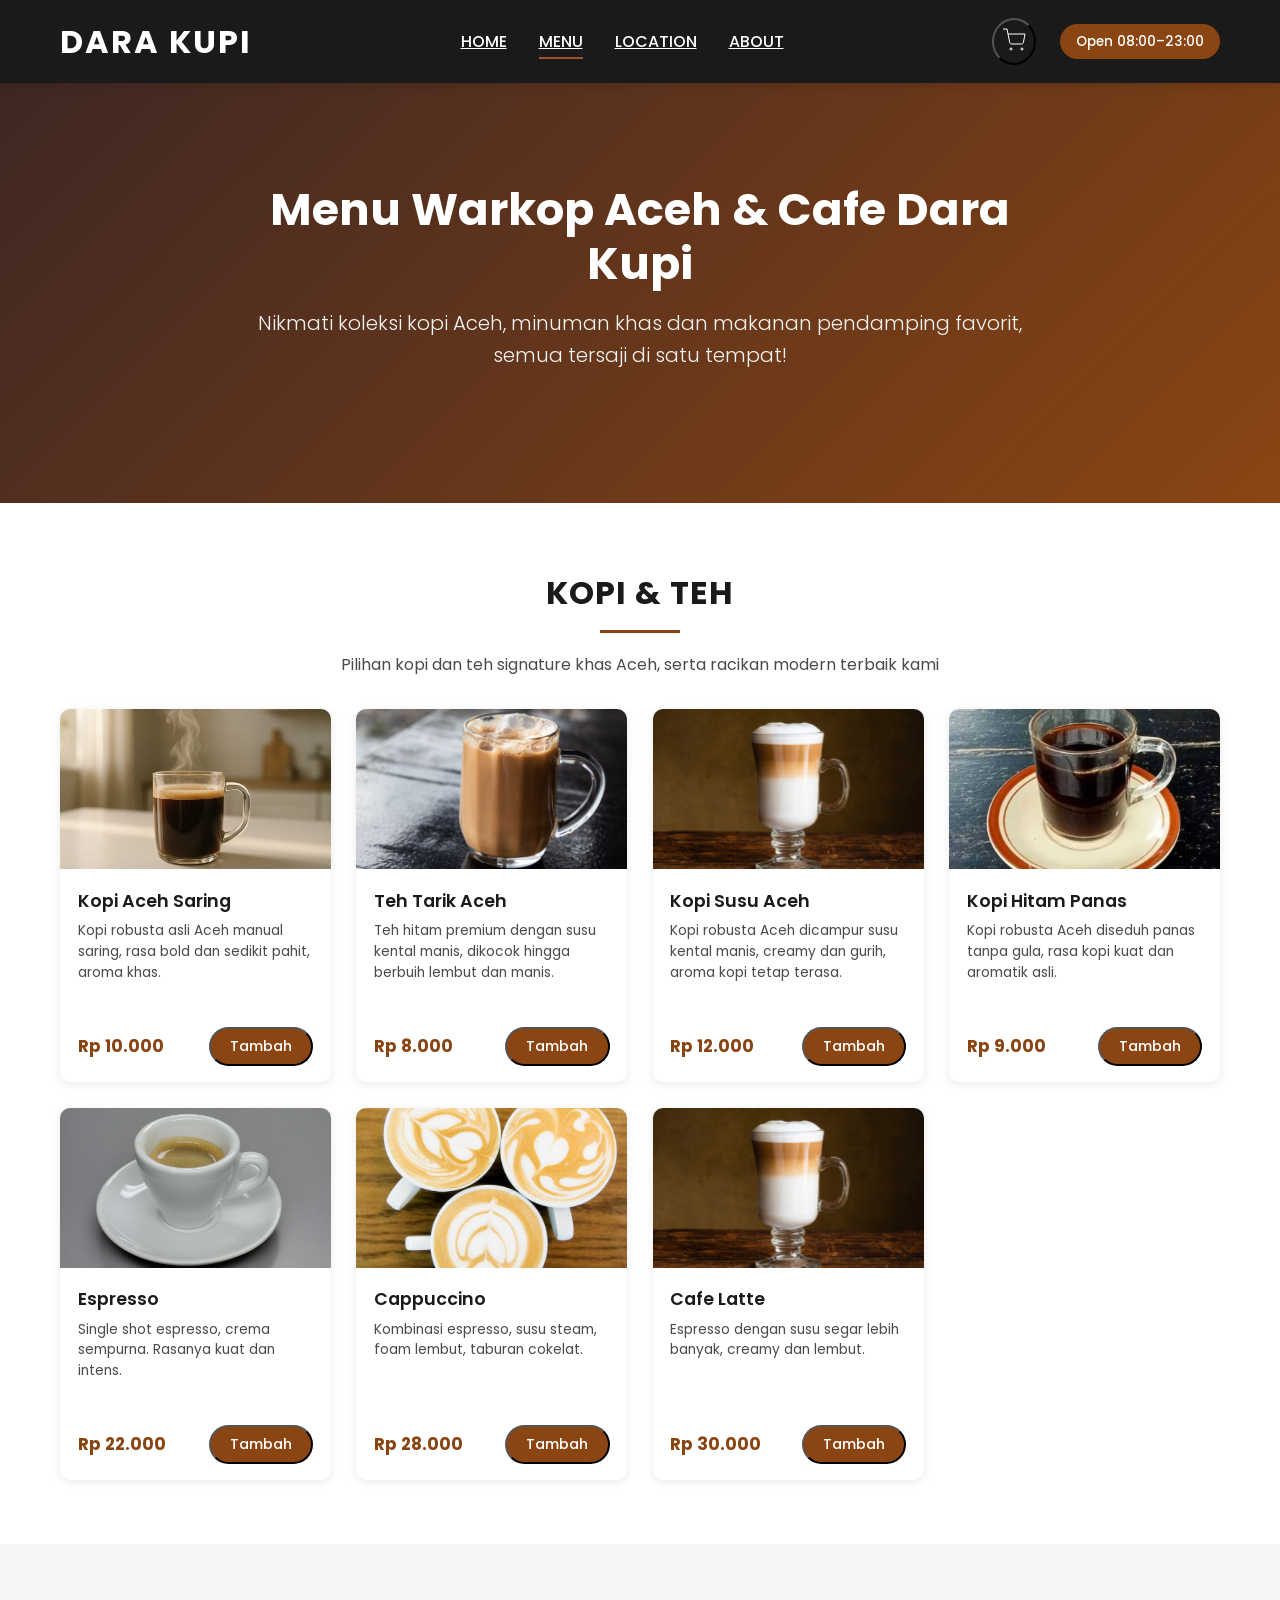
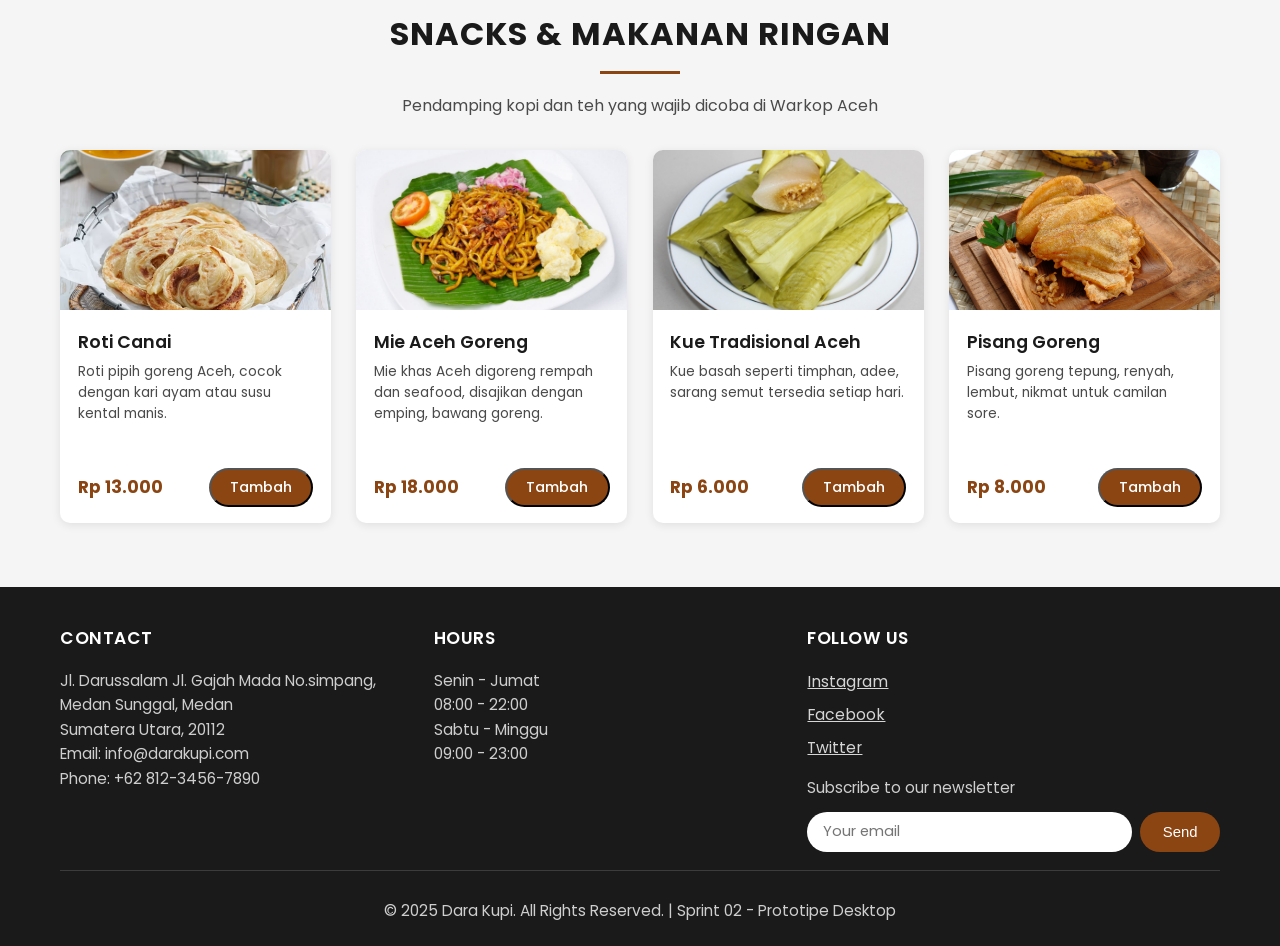
==== menu.html @ 8912c8a7 "Initial commit: Struktur HTML dan CSS Dasar" ====
<!DOCTYPE html>
<html lang="id">
<head>
  <meta charset="UTF-8">
  <meta name="viewport" content="width=device-width, initial-scale=1.0">
  <title>Menu - Dara Kupi</title>
  <link rel="preconnect" href="https://fonts.googleapis.com">
  <link rel="preconnect" href="https://fonts.gstatic.com" crossorigin>
  <link href="https://fonts.googleapis.com/css2?family=Poppins:wght@300;400;500;600;700&display=swap" rel="stylesheet">
  <link rel="stylesheet" href="styles.css">
</head>
<body>
  <!-- Header & Navigation -->
  <header class="main-header">
    <div class="container">
      <div class="header-content">
        <div class="logo">
          <h1>DARA KUPI</h1>
        </div>
        <nav class="main-nav">
          <ul>
            <li><a href="index.html">HOME</a></li>
            <li><a href="menu.html" class="active">MENU</a></li>
            <li><a href="location.html">LOCATION</a></li>
            <li><a href="about.html">ABOUT</a></li>
          </ul>
        </nav>
        <div class="header-right">
          <button class="cart-icon" aria-label="Shopping Cart">
            <svg width="24" height="24" viewBox="0 0 24 24" fill="none" stroke="currentColor">
              <circle cx="9" cy="21" r="1"></circle>
              <circle cx="20" cy="21" r="1"></circle>
              <path d="M1 1h4l2.68 13.39a2 2 0 0 0 2 1.61h9.72a2 2 0 0 0 2-1.61L23 6H6"></path>
            </svg>
          </button>
          <span class="project-label">Open 08:00–23:00</span>
        </div>
      </div>
    </div>
  </header>

  <!-- Menu Hero -->
  <section class="menu-hero">
    <div class="container">
      <h2>Menu Warkop Aceh & Cafe Dara Kupi</h2>
      <p>Nikmati koleksi kopi Aceh, minuman khas dan makanan pendamping favorit, semua tersaji di satu tempat!</p>
    </div>
  </section>

  <!-- Coffee Selections -->
  <section class="menu-section">
    <div class="container">
      <div class="menu-category-header">
        <h2>KOPI & TEH</h2>
        <div class="section-divider"></div>
        <p>Pilihan kopi dan teh signature khas Aceh, serta racikan modern terbaik kami</p>
      </div>
      <div class="menu-grid">
        <div class="menu-card">
          <div class="menu-image">
            <img src="foto/kopi sareng.webp" alt="Kopi Aceh Saring" />
          </div>
          <div class="menu-content">
            <h3>Kopi Aceh Saring</h3>
            <p>Kopi robusta asli Aceh manual saring, rasa bold dan sedikit pahit, aroma khas.</p>
          </div>
          <div class="menu-footer">
            <span class="menu-price">Rp 10.000</span>
            <button class="btn-add">Tambah</button>
          </div>
        </div>
        <div class="menu-card">
          <div class="menu-image">
            <img src="foto/teh tarek.jpg" alt="Teh Tarik Aceh" />
          </div>
          <div class="menu-content">
            <h3>Teh Tarik Aceh</h3>
            <p>Teh hitam premium dengan susu kental manis, dikocok hingga berbuih lembut dan manis.</p>
          </div>
          <div class="menu-footer">
            <span class="menu-price">Rp 8.000</span>
            <button class="btn-add">Tambah</button>
          </div>
        </div>
        <div class="menu-card">
          <div class="menu-image">
            <img src="foto/caffe latte.jpg" alt="Kopi Susu Aceh" />
          </div>
          <div class="menu-content">
            <h3>Kopi Susu Aceh</h3>
            <p>Kopi robusta Aceh dicampur susu kental manis, creamy dan gurih, aroma kopi tetap terasa.</p>
          </div>
          <div class="menu-footer">
            <span class="menu-price">Rp 12.000</span>
            <button class="btn-add">Tambah</button>
          </div>
        </div>
        <div class="menu-card">
          <div class="menu-image">
            <img src="foto/kopi hitam.webp" alt="Kopi Hitam Panas" />
          </div>
          <div class="menu-content">
            <h3>Kopi Hitam Panas</h3>
            <p>Kopi robusta Aceh diseduh panas tanpa gula, rasa kopi kuat dan aromatik asli.</p>
          </div>
          <div class="menu-footer">
            <span class="menu-price">Rp 9.000</span>
            <button class="btn-add">Tambah</button>
          </div>
        </div>
        <!-- Modern Cafe Coffee -->
        <div class="menu-card">
          <div class="menu-image">
            <img src="foto/Espresso.jpg" alt="Espresso" />
          </div>
          <div class="menu-content">
            <h3>Espresso</h3>
            <p>Single shot espresso, crema sempurna. Rasanya kuat dan intens.</p>
          </div>
          <div class="menu-footer">
            <span class="menu-price">Rp 22.000</span>
            <button class="btn-add">Tambah</button>
          </div>
        </div>
        <div class="menu-card">
          <div class="menu-image">
            <img src="foto/capuccino.jpg" alt="Cappuccino" />
          </div>
          <div class="menu-content">
            <h3>Cappuccino</h3>
            <p>Kombinasi espresso, susu steam, foam lembut, taburan cokelat.</p>
          </div>
          <div class="menu-footer">
            <span class="menu-price">Rp 28.000</span>
            <button class="btn-add">Tambah</button>
          </div>
        </div>
        <div class="menu-card">
          <div class="menu-image">
            <img src="foto/caffe latte.jpg" alt="Cafe Latte" />
          </div>
          <div class="menu-content">
            <h3>Cafe Latte</h3>
            <p>Espresso dengan susu segar lebih banyak, creamy dan lembut.</p>
          </div>
          <div class="menu-footer">
            <span class="menu-price">Rp 30.000</span>
            <button class="btn-add">Tambah</button>
          </div>
        </div>
      </div>
    </div>
  </section>

  <!-- Snacks & Makanan Ringan -->
  <section class="menu-section menu-section-alt">
    <div class="container">
      <div class="menu-category-header">
        <h2>SNACKS & MAKANAN RINGAN</h2>
        <div class="section-divider"></div>
        <p>Pendamping kopi dan teh yang wajib dicoba di Warkop Aceh</p>
      </div>
      <div class="menu-grid">
        <div class="menu-card">
          <div class="menu-image">
            <img src="foto/roti canai.avif" alt="Roti Canai" />
          </div>
          <div class="menu-content">
            <h3>Roti Canai</h3>
            <p>Roti pipih goreng Aceh, cocok dengan kari ayam atau susu kental manis.</p>
          </div>
          <div class="menu-footer">
            <span class="menu-price">Rp 13.000</span>
            <button class="btn-add">Tambah</button>
          </div>
        </div>
        <div class="menu-card">
          <div class="menu-image">
            <img src="foto/mie aceh goreng.jpg" alt="Mie Aceh Goreng" />
          </div>
          <div class="menu-content">
            <h3>Mie Aceh Goreng</h3>
            <p>Mie khas Aceh digoreng rempah dan seafood, disajikan dengan emping, bawang goreng.</p>
          </div>
          <div class="menu-footer">
            <span class="menu-price">Rp 18.000</span>
            <button class="btn-add">Tambah</button>
          </div>
        </div>
        <div class="menu-card">
          <div class="menu-image">
            <img src="foto/timphan.jpg" alt="Kue Tradisional Aceh" />
          </div>
          <div class="menu-content">
            <h3>Kue Tradisional Aceh</h3>
            <p>Kue basah seperti timphan, adee, sarang semut tersedia setiap hari.</p>
          </div>
          <div class="menu-footer">
            <span class="menu-price">Rp 6.000</span>
            <button class="btn-add">Tambah</button>
          </div>
        </div>
        <div class="menu-card">
          <div class="menu-image">
            <img src="foto/pisang goreng.webp" alt="Pisang Goreng" />
          </div>
          <div class="menu-content">
            <h3>Pisang Goreng</h3>
            <p>Pisang goreng tepung, renyah, lembut, nikmat untuk camilan sore.</p>
          </div>
          <div class="menu-footer">
            <span class="menu-price">Rp 8.000</span>
            <button class="btn-add">Tambah</button>
          </div>
        </div>
      </div>
    </div>
  </section>

  <!-- Footer -->
  <footer class="main-footer">
    <div class="container">
      <div class="footer-content">
        <div class="footer-column">
          <h3>CONTACT</h3>
          <p>Jl. Darussalam Jl. Gajah Mada No.simpang, Medan Sunggal, Medan<br>Sumatera Utara, 20112</p>
          <p>Email: info@darakupi.com<br>Phone: +62 812-3456-7890</p>
        </div>
        <div class="footer-column">
          <h3>HOURS</h3>
          <p>Senin - Jumat<br>08:00 - 22:00</p>
          <p>Sabtu - Minggu<br>09:00 - 23:00</p>
        </div>
        <div class="footer-column">
          <h3>FOLLOW US</h3>
          <div class="social-links">
            <a href="#" aria-label="Instagram">Instagram</a>
            <a href="#" aria-label="Facebook">Facebook</a>
            <a href="#" aria-label="Twitter">Twitter</a>
          </div>
          <p class="newsletter-text">Subscribe to our newsletter</p>
          <div class="newsletter-form">
            <input type="email" placeholder="Your email">
            <button type="submit">Send</button>
          </div>
        </div>
      </div>
      <div class="footer-bottom">
        <p>&copy; 2025 Dara Kupi. All Rights Reserved. | Sprint 02 - Prototipe Desktop</p>
      </div>
    </div>
  </footer>
  <script src="script.js"></script>
</body>
</html>
---- styles.css ----
/* ===== GLOBAL & RESET ===== */
* {
  margin: 0;
  padding: 0;
  box-sizing: border-box;
}
:root {
  --color-dark: #1a1a1a;
  --color-dark-grey: #2c2c2c;
  --color-medium-grey: #4a4a4a;
  --color-light-grey: #f5f5f5;
  --color-white: #ffffff;
  --color-accent: #8B4513;
  --color-accent-light: #A0522D;
  --color-text-dark: #1a1a1a;
  --color-text-light: #ffffff;
  --font-primary: 'Poppins', Arial, sans-serif;
  --transition-speed: 0.3s;
}

body {
  font-family: var(--font-primary);
  font-size: 16px;
  line-height: 1.6;
  color: var(--color-text-dark);
  background-color: var(--color-white);
  overflow-x: hidden;
}

.container {
  max-width: 1200px;
  margin: 0 auto;
  padding: 0 20px;
}

/* ====== HEADER & NAVBAR ====== */
.main-header {
  background: var(--color-dark);
  color: var(--color-text-light);
  padding: 1rem 0;
  position: sticky;
  top: 0;
  z-index: 1000;
  box-shadow: 0 2px 10px rgba(0,0,0,0.12);
}
.header-content {
  display: flex;
  justify-content: space-between;
  align-items: center;
  gap: 2rem;
}
.logo h1 {
  font-size: 2rem;
  font-weight: 700;
  letter-spacing: 2px;
  color: var(--color-text-light);
}
.main-nav ul {
  display: flex;
  list-style: none;
  gap: 2rem;
}
.main-nav a {
  font-size: 1rem;
  font-weight: 500;
  position: relative;
  padding-bottom: 6px;
  color: var(--color-text-light);
}
.main-nav a::after {
  content: "";
  position: absolute;
  left: 0;
  bottom: 0;
  height: 2px;
  width: 0;
  background: var(--color-accent-light);
  transition: width var(--transition-speed) ease;
}
.main-nav a:hover::after,
.main-nav a.active::after {
  width: 100%;
}
.header-right {
  display: flex;
  align-items: center;
  gap: 1.5rem;
}
.cart-icon {
  color: var(--color-text-light);
  padding: 0.5rem;
  background: none;
  border-radius: 50%;
}
.cart-icon:hover {
  color: var(--color-accent-light);
  background: rgba(139,69,19,0.07);
}
.project-label {
  font-size: 0.85rem;
  font-weight: 500;
  padding: 0.4rem 1rem;
  background-color: var(--color-accent);
  border-radius: 20px;
  color: var(--color-text-light);
}

/* ====== HERO SECTION ====== */
.hero-section, .menu-hero {
  position: relative;
  min-height: 420px;
  display: flex;
  align-items: center;
  justify-content: center;
  background: linear-gradient(135deg,#3E2723 0%, #8B4513 100%);
  color: var(--color-text-light);
  text-align: center;
}
.hero-content, .menu-hero .container {
  position: relative;
  z-index: 1;
  max-width: 800px;
  width: 100%;
  padding: 2rem 1rem;
  margin: 0 auto;
}
.hero-title, .menu-hero h2 {
  font-size: 2.8rem;
  font-weight: 700;
  margin-bottom: 1rem;
  line-height: 1.2;
}
.hero-subtitle, .menu-hero p {
  font-size: 1.25rem;
  font-weight: 300;
  margin-bottom: 2rem;
  opacity: 0.95;
}
.hero-buttons {
  display: flex;
  gap: 1.2rem;
  justify-content: center;
}

/* ===== BUTTONS ===== */
.btn, .btn-primary, .btn-secondary, .btn-small, .btn-add {
  display: inline-block;
  font-family: var(--font-primary);
  font-weight: 500;
  border-radius: 30px;
  transition: all var(--transition-speed) ease;
}
.btn { padding: 0.9rem 2.2rem; font-size: 1rem; }
.btn-primary {
  background: var(--color-accent);
  color: var(--color-text-light);
}
.btn-primary:hover, .btn-add:hover, .btn-small:hover {
  background: var(--color-accent-light);
  box-shadow: 0 5px 15px rgba(139,69,19,0.2);
  color: var(--color-white);
}
.btn-secondary {
  background: transparent; color: var(--color-text-light);
  border: 2px solid var(--color-text-light);
}
.btn-secondary:hover {
  background: var(--color-text-light); color: var(--color-dark);
}
.btn-small { padding: 0.6rem 1.5rem; font-size: 0.9rem; }
.btn-add {
  padding: 0.45rem 1.2rem; font-size: 0.9rem;
  background-color: var(--color-accent); color: var(--color-text-light);
  border-radius: 20px;
}

/* ====== SECTION HEADERS ====== */
.section-header { text-align: center; margin-bottom: 2rem; }
.section-header h2, .menu-category-header h2 {
  font-size: 2rem; font-weight: 700; color: var(--color-dark);
  letter-spacing: 1px;
}
.section-divider {
  width: 80px; height: 3px;
  background-color: var(--color-accent);
  margin: 0.7rem auto 1.2rem;
}
.section-description { font-size: 1rem; color: var(--color-medium-grey); max-width: 600px; margin: 0 auto; }

/* ====== ABOUT SECTION ====== */
.about-section { padding: 5rem 0; background-color: var(--color-white); }
.about-content { max-width: 900px; margin: 0 auto; }
.about-text p {
  font-size: 1.05rem; line-height: 1.8; color: var(--color-text-dark); margin-bottom: 1rem;
}
.about-features {
  display: grid;
  grid-template-columns: repeat(3,1fr);
  gap: 2rem; margin-top: 2.2rem;
}
.feature-item {
  text-align: center; padding: 1.4rem 1rem;
  background-color: var(--color-light-grey);
  border-radius: 10px;
  transition: all var(--transition-speed) ease;
}
.feature-item:hover {
  transform: translateY(-3px);
  box-shadow: 0 3px 20px rgba(0,0,0,0.08);
}
.feature-item h3 { font-size: 1.1rem; font-weight: 600; color: var(--color-dark); margin-bottom: 0.5rem; }
.feature-item p { font-size: 0.95rem; color: var(--color-medium-grey); }

/* ====== SPECIAL SECTION (HOME: Rekomendasi) ====== */
.special-section { padding: 4rem 0; background-color: var(--color-light-grey); }
.special-grid {
  display: grid;
  grid-template-columns: repeat(3, 1fr);
  gap: 2rem;
  margin-top: 2rem;
}
.special-card {
  background-color: var(--color-white);
  border-radius: 12px;
  overflow: hidden;
  box-shadow: 0 4px 15px rgba(0,0,0,0.10);
  display: flex;
  flex-direction: column;
  transition: box-shadow 0.3s;
}
.special-card:hover {
  box-shadow: 0 10px 30px rgba(139,69,19,0.13), 0 2px 10px rgba(0,0,0,0.14);
}
.special-image {
  position: relative;
  width: 100%;
  height: 200px;
  overflow: hidden;
  background: var(--color-light-grey);
  display: flex;
  align-items: center;
  justify-content: center; 
}
.special-image img {
  width: 100%;
  height: 100%;
  object-fit: cover;
  display: block;
  border-radius: 12px 12px 0 0;
}
.special-badge {
  position: absolute;
  top: 15px;
  left: 15px;
  background-color: var(--color-accent);
  color: var(--color-text-light);
  padding: 0.4rem 1.1rem;
  border-radius: 20px;
  font-size: 0.9rem;
  font-weight: 700;
}
.special-info {
  padding: 1.3rem;
  flex: 1;
  display: flex;
  flex-direction: column;
}
.special-info h3 { font-size: 1.2rem; font-weight: 700; margin-bottom: 0.5rem;}
.special-info p { font-size: 0.97rem; color: var(--color-medium-grey); margin-bottom: 1.1rem; line-height: 1.6;}
.special-footer {
  display: flex;
  justify-content: space-between;
  align-items: center;
}
.price { font-size: 1.15rem; font-weight: 700; color: var(--color-accent); }

/* ====== MENU SECTION (Menu.html) ====== */
.menu-section { padding: 4rem 0; background: var(--color-white);}
.menu-section-alt { background-color: var(--color-light-grey);}
.menu-category-header { text-align: center; margin-bottom: 2rem;}
.menu-category-header h2 { font-size: 2rem; font-weight:700; color:var(--color-dark);}
.menu-category-header p { font-size: 1rem; color:var(--color-medium-grey);}
.menu-grid {
  display: grid;
  grid-template-columns: repeat(4, 1fr);
  gap: 1.6rem;
}
.menu-card {
  background: var(--color-white);
  border-radius: 10px;
  overflow: hidden;
  box-shadow: 0 2px 10px rgba(0,0,0,0.09);
  transition: all var(--transition-speed) ease;
  display: flex;
  flex-direction: column;
  height: 100%;
}
.menu-card:hover {
  box-shadow: 0 5px 20px rgba(139,69,19,0.14), 0 2px 12px rgba(0,0,0,0.12);
  transform: translateY(-8px);
}
.menu-image {
  width: 100%;
  height: 160px;
  overflow: hidden;
  display: flex;
  align-items: center;
  justify-content: center;
  background: var(--color-light-grey);
}
.menu-image img { width: 100%; height: 100%; object-fit: cover;}
.menu-content { padding: 1.1rem; flex: 1; }
.menu-content h3 { font-size: 1.1rem; font-weight: 600; color: var(--color-dark); margin-bottom: 0.4rem;}
.menu-content p { font-size: 0.86rem; color: var(--color-medium-grey); margin-bottom: 1.1rem; line-height: 1.5;}
.menu-footer {
  display: flex;
  justify-content: space-between;
  align-items: center;
  padding: 0.5rem 1.1rem 1rem 1.1rem;
}
.menu-price { font-size: 1.07rem; font-weight: 700; color: var(--color-accent); }



/* ====== FOOTER ====== */
.main-footer {
  background: var(--color-dark);
  color: var(--color-white);
  padding: 2.4rem 0 1.4rem;
}
.footer-content {
  display: grid;
  grid-template-columns: repeat(3, 1fr);
  gap: 2.7rem;
  margin-bottom: 1.1rem;
}
.footer-column h3 {font-size: 1.07rem; font-weight: 600; margin-bottom: 1rem; letter-spacing: .5px;}
.footer-column p, .footer-bottom p {font-size: 0.96rem; color: rgba(255,255,255,0.79); line-height: 1.6;}
.social-links {display: flex; flex-direction: column; gap: 0.5rem; margin-bottom: 1rem;}
.social-links a {font-size: 0.98rem; color: rgba(255,255,255,0.82);}
.social-links a:hover {color: var(--color-accent-light);}
.newsletter-text { font-size: 0.89rem; margin-bottom: 0.7rem;}
.newsletter-form {display: flex; gap: 0.5rem;}
.newsletter-form input { flex: 1; padding: 0.6rem 1rem; border: none; border-radius: 20px; font-size: 0.92rem; font-family: var(--font-primary);}
.newsletter-form button { padding: 0.62rem 1.4rem; background-color: var(--color-accent); color: var(--color-white); border-radius: 20px; font-size: 0.93rem; font-weight: 500; border: none; }
.newsletter-form button:hover { background-color: var(--color-accent-light); }
.footer-bottom { text-align: center; padding-top: 1.8rem; border-top: 1px solid rgba(255,255,255,0.15); }

/* ====== RESPONSIVE ====== */
@media (max-width: 1100px) {
  .container { padding: 0 10px; }
  .menu-grid { grid-template-columns: repeat(2, 1fr);}
  .special-grid { grid-template-columns: repeat(2,1fr);}
  .footer-content { grid-template-columns: 1fr 1fr; gap: 1.2rem;}
  .about-features { grid-template-columns: repeat(2,1fr);}
}

@media (max-width: 768px) {
  .header-content { flex-wrap: wrap;}
  .main-nav ul { gap: 1rem; flex-wrap: wrap;}
  .menu-grid, .special-grid { grid-template-columns: 1fr; gap: 1.1rem;}
  .about-features, .footer-content { grid-template-columns: 1fr;}
  .menu-hero h2, .hero-title { font-size: 2rem;}
  .hero-buttons { flex-direction: column; gap: 0.8rem;}
}

@media (max-width: 480px) {
  body, .container { font-size: 14px; padding: 0 7px;}
  .main-header { padding: 0.7rem 0;}
  .menu-card, .special-card { border-radius: 7px;}
  .menu-grid, .special-grid { gap: 0.6rem;}
}

/* ======= SLIDER STORE/GALLERY ======= */
.store-slider {
  max-width: 700px;
  margin: 0 auto;
  position: relative;
  display: flex;
  align-items: center;
  background: var(--color-white);
  border-radius: 14px;
  box-shadow: 0 4px 16px rgba(0,0,0,0.12);
  padding: 1.1rem 0.5rem;
}
.store-slide-btn {
  background: var(--color-accent);
  color: var(--color-text-light);
  border-radius: 50%;
  border: none;
  width: 40px; height: 40px;
  font-size: 1.8rem;
  cursor: pointer;
  opacity: 0.85;
  transition: background 0.18s;
  z-index: 2;
}
.store-slide-btn:hover { background: var(--color-accent-light);}
.store-prev { margin-right: 0.6rem;}
.store-next { margin-left: 0.6rem;}
.store-slide-track {
  width: 100%;
  overflow: hidden;
  position: relative;
  display: flex;
  min-height: 320px;
  justify-content: center;
}
.store-slide-item {
  min-width: 100%;
  opacity: 0;
  transition: opacity 0.4s;
  display: flex;
  flex-direction: column;
  align-items: center;
  position: absolute;
  left: 0;
  top: 0;
  pointer-events: none;
  z-index: 0;
}
.store-slide-item.active {
  opacity: 1;
  pointer-events: auto;
  position: relative;
  z-index: 1;
}
.store-slide-item img {
  width: 100%;
  height: 240px;
  object-fit: cover;
  border-radius: 10px;
  margin-bottom: 0.9rem;
  background: #e7e2de;
  box-shadow: 0 4px 13px rgba(34,18,8,0.07);
}
.store-caption {
  font-size: 1rem;
  color: var(--color-medium-grey);
  text-align: center;
  font-style: italic;
}
@media (max-width: 768px) {
  .store-slider { min-width: 1px; }
  .store-slide-item img { height: 110px; }
  .store-slide-track { min-height: 140px;}
}


/* ====== WA FLOATING BUTTON (Inkremen 1 S4) ====== */
.whatsapp-float {
    /* Posisi di layar: tetap di pojok kanan bawah */
    position: fixed;
    width: 60px; /* Ukuran tombol */
    height: 60px;
    bottom: 40px; /* Jarak dari bawah */
    right: 40px; /* Jarak dari kanan */
    background-color: #25d366; /* Warna hijau WhatsApp */
    color: var(--color-white);
    border-radius: 50%; /* Membuat tombol bundar */
    text-align: center;
    box-shadow: 0 4px 12px rgba(0,0,0,0.4); /* Bayangan */
    z-index: 2000; /* Memastikan tombol selalu di atas elemen lain */
    display: flex;
    align-items: center;
    justify-content: center;
    transition: all var(--transition-speed) ease;
}

.whatsapp-icon {
    width: 32px; /* Ukuran ikon */
    height: 32px;
}
.whatsapp-icon path {
    fill: var(--color-white); /* Memastikan ikon berwarna putih */
}

/* Efek Hover */
.whatsapp-float:hover {
    background-color: #128C7E; /* Warna hijau sedikit gelap saat di-hover */
    transform: scale(1.05);
}

/* Responsif: Dikecilkan untuk layar mobile */
@media (max-width: 600px) {
    .whatsapp-float {
        width: 50px;
        height: 50px;
        bottom: 20px;
        right: 20px;
    }
    .whatsapp-icon {
        width: 28px;
        height: 28px;
    }
}
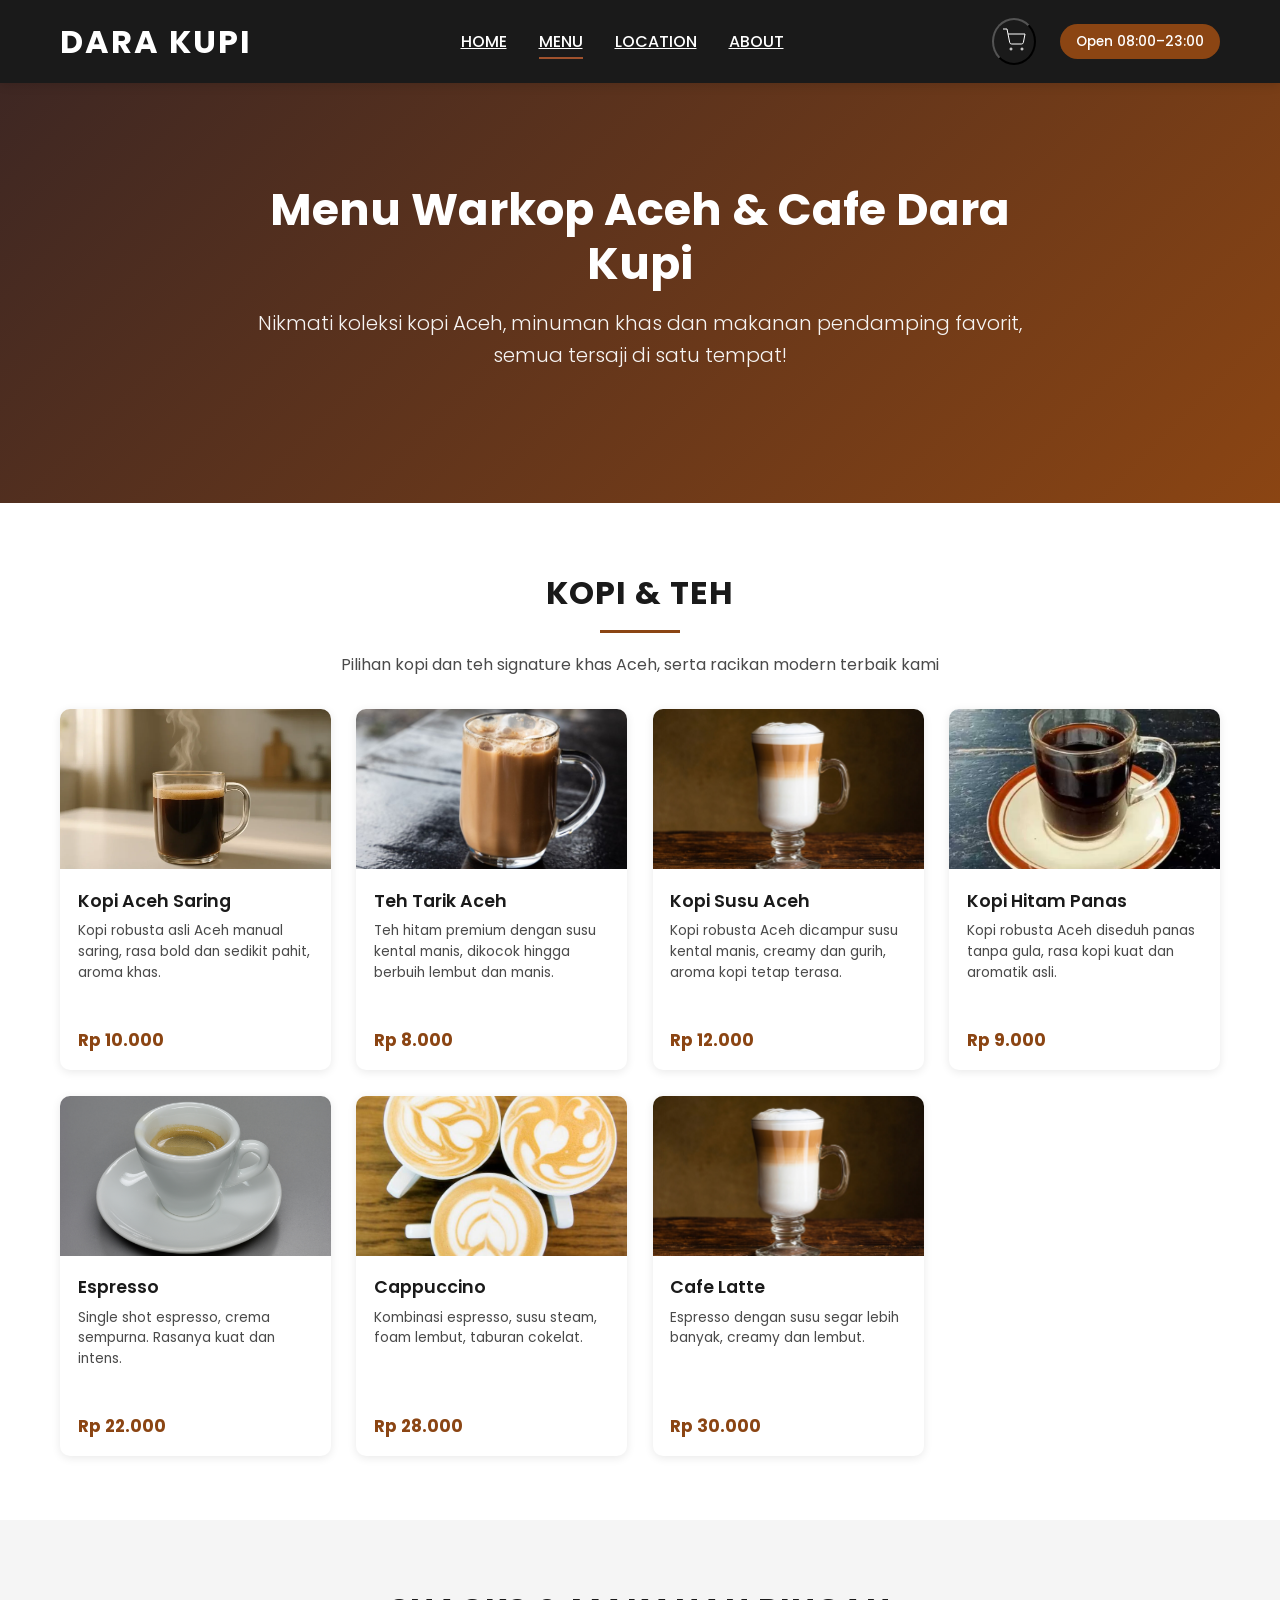
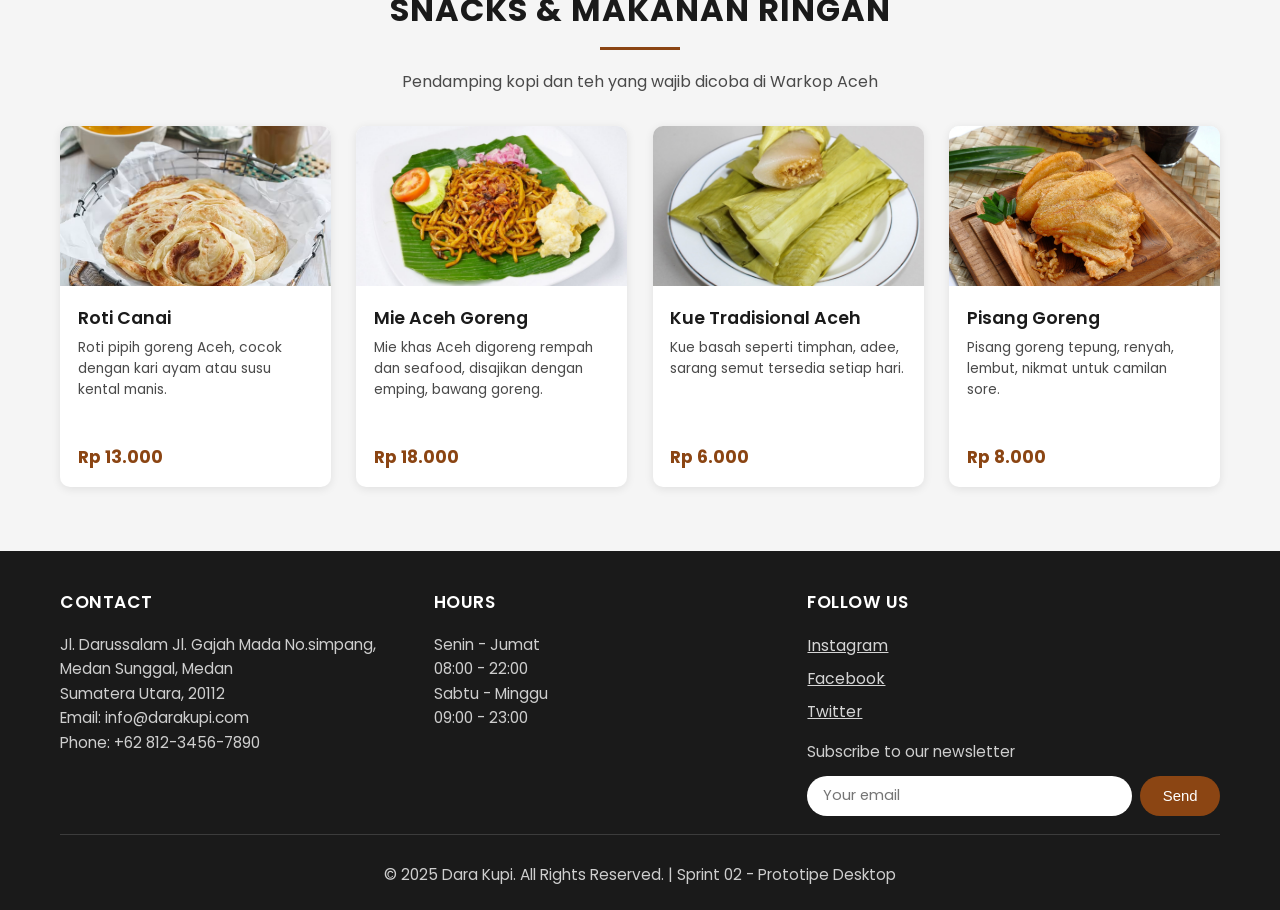
==== commit b645475e: "Fix: Menghapus tombol pesan di index.html dan menu.html untuk simplifikasi UI" ====
--- a/menu.html
+++ b/menu.html
@@ -66,7 +66,7 @@
           </div>
           <div class="menu-footer">
             <span class="menu-price">Rp 10.000</span>
-            <button class="btn-add">Tambah</button>
+
           </div>
         </div>
         <div class="menu-card">
@@ -79,7 +79,7 @@
           </div>
           <div class="menu-footer">
             <span class="menu-price">Rp 8.000</span>
-            <button class="btn-add">Tambah</button>
+    
           </div>
         </div>
         <div class="menu-card">
@@ -92,7 +92,7 @@
           </div>
           <div class="menu-footer">
             <span class="menu-price">Rp 12.000</span>
-            <button class="btn-add">Tambah</button>
+         
           </div>
         </div>
         <div class="menu-card">
@@ -105,7 +105,7 @@
           </div>
           <div class="menu-footer">
             <span class="menu-price">Rp 9.000</span>
-            <button class="btn-add">Tambah</button>
+       
           </div>
         </div>
         <!-- Modern Cafe Coffee -->
@@ -119,7 +119,7 @@
           </div>
           <div class="menu-footer">
             <span class="menu-price">Rp 22.000</span>
-            <button class="btn-add">Tambah</button>
+       
           </div>
         </div>
         <div class="menu-card">
@@ -132,7 +132,7 @@
           </div>
           <div class="menu-footer">
             <span class="menu-price">Rp 28.000</span>
-            <button class="btn-add">Tambah</button>
+    
           </div>
         </div>
         <div class="menu-card">
@@ -145,7 +145,7 @@
           </div>
           <div class="menu-footer">
             <span class="menu-price">Rp 30.000</span>
-            <button class="btn-add">Tambah</button>
+         
           </div>
         </div>
       </div>
@@ -171,7 +171,7 @@
           </div>
           <div class="menu-footer">
             <span class="menu-price">Rp 13.000</span>
-            <button class="btn-add">Tambah</button>
+       
           </div>
         </div>
         <div class="menu-card">
@@ -184,7 +184,7 @@
           </div>
           <div class="menu-footer">
             <span class="menu-price">Rp 18.000</span>
-            <button class="btn-add">Tambah</button>
+         
           </div>
         </div>
         <div class="menu-card">
@@ -197,7 +197,7 @@
           </div>
           <div class="menu-footer">
             <span class="menu-price">Rp 6.000</span>
-            <button class="btn-add">Tambah</button>
+        
           </div>
         </div>
         <div class="menu-card">
@@ -210,7 +210,7 @@
           </div>
           <div class="menu-footer">
             <span class="menu-price">Rp 8.000</span>
-            <button class="btn-add">Tambah</button>
+      
           </div>
         </div>
       </div>
